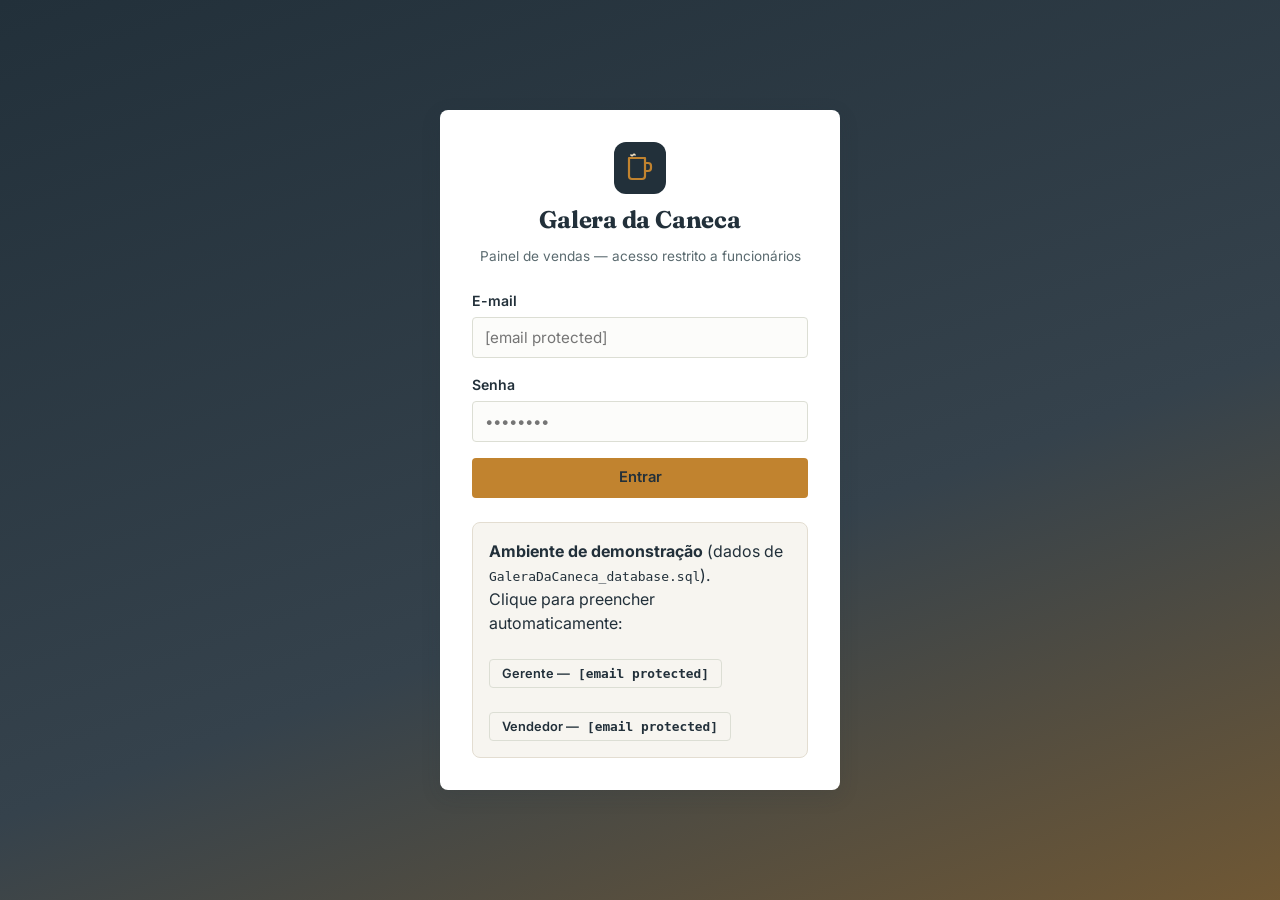
==== src/main/webapp/cliente-form.html @ 5a867d7e "feat(frontend): integra front-end da Etapa 8 ao projeto web (webapp)" ====
<!DOCTYPE html>
<html lang="pt-BR">
<head>
<meta charset="UTF-8">
<meta name="viewport" content="width=device-width, initial-scale=1.0">
<title>Galera da Caneca — Novo Cliente</title>
<link rel="stylesheet" href="css/base.css">
<link rel="stylesheet" href="css/layout.css">
<link rel="stylesheet" href="css/components.css">
</head>
<body>

<div class="pagina">
  <header class="cabecalho">
    <div class="cabecalho__barra">
      <div class="marca">
        <svg width="30" height="30" viewBox="0 0 52 52" fill="none" xmlns="http://www.w3.org/2000/svg" aria-hidden="true">
          <rect width="52" height="52" rx="12" fill="#C1832F"/>
          <path d="M15 16h16v18a3 3 0 0 1-3 3H18a3 3 0 0 1-3-3V16Z" stroke="#22303A" stroke-width="2.2" stroke-linejoin="round"/>
          <path d="M31 21h3a3 3 0 0 1 3 3v2a3 3 0 0 1-3 3h-3" stroke="#22303A" stroke-width="2.2" stroke-linecap="round" stroke-linejoin="round"/>
        </svg>
        <span>Galera da Caneca<span class="marca__linha2">Sistema de Vendas</span></span>
      </div>
      <nav class="nav-principal">
        <a href="dashboard.html">Dashboard</a>
        <a href="vendas.html">Vendas</a>
        <a href="clientes.html">Clientes</a>
        <a href="produtos.html" class="somente-gerente">Produtos</a>
        <a href="vendedores.html" class="somente-gerente">Funcionários</a>
      </nav>
      <div class="cabecalho__usuario">
        <span class="crachá"><span class="crachá__ponto"></span><span data-usuario-nome></span> · <span data-usuario-perfil></span></span>
        <button class="btn-sair" data-acao="sair" type="button">Sair</button>
      </div>
    </div>
  </header>

  <main class="miolo">
    <div class="container">
      <p class="trilha"><a href="clientes.html">Clientes</a> / Novo cliente</p>
      <div class="cabecalho-secao">
        <h1 data-titulo-form>Novo Cliente</h1>
      </div>

      <form id="form-cliente" class="form-caixa" novalidate>
        <fieldset>
          <legend>Dados pessoais</legend>

          <div class="campo">
            <label for="nome">Nome Completo</label>
            <input type="text" id="nome" name="nome" placeholder="Nome completo do cliente" required>
            <span class="mensagem-erro"></span>
          </div>

          <div class="linha-campos">
            <div class="campo">
              <label for="cpf">CPF</label>
              <input type="text" id="cpf" name="cpf" placeholder="000.000.000-00" maxlength="14" required>
              <span class="mensagem-erro"></span>
            </div>
            <div class="campo">
              <label for="dataNascimento">Data de Nascimento</label>
              <input type="date" id="dataNascimento" name="dataNascimento">
            </div>
          </div>

          <div class="linha-campos">
            <div class="campo">
              <label for="telefone">Telefone</label>
              <input type="text" id="telefone" name="telefone" placeholder="(00) 00000-0000" maxlength="15" required>
            </div>
            <div class="campo">
              <label for="sexo">Sexo</label>
              <select id="sexo" name="sexo" required>
                <option value="">Selecione…</option>
                <option value="M">Masculino</option>
                <option value="F">Feminino</option>
              </select>
            </div>
          </div>

          <div class="campo">
            <label for="email">E-mail</label>
            <input type="email" id="email" name="email" placeholder="[email protected]" required>
            <span class="mensagem-erro"></span>
          </div>

          <div class="campo">
            <label for="endereco">Endereço</label>
            <input type="text" id="endereco" name="endereco" placeholder="Rua, número, bairro" required>
          </div>
        </fieldset>

        <fieldset>
          <legend>Acesso ao sistema</legend>
          <div class="campo">
            <label for="senha">Senha</label>
            <input type="password" id="senha" name="senha" placeholder="Senha de acesso" required>
            <span class="mensagem-erro"></span>
          </div>
        </fieldset>

        <div class="acoes-form">
          <button type="submit" class="btn btn--primario">Salvar</button>
          <a href="clientes.html" class="btn btn--secundario">Cancelar</a>
        </div>
      </form>
    </div>
  </main>

  <footer class="rodape">Galera da Caneca &copy; 2026 — Projeto acadêmico.</footer>
</div>

<script src="js/api.js"></script>
<script src="js/utilitarios.js"></script>
<script src="js/cabecalho.js"></script>
<script src="js/clientes.js"></script>
<script>inicializarFormularioCliente();</script>
</body>
</html>
---- src/main/webapp/css/base.css ----
/* ============================================================
   BASE.CSS — Reset, variáveis de design e tipografia
   Projeto: Galera da Caneca (sistema de vendas)
   ============================================================ */

@import url('https://fonts.googleapis.com/css2?family=Fraunces:opsz,wght@9..144,500;9..144,700&family=Inter:wght@400;500;600;700&family=IBM+Plex+Mono:wght@500;600&display=swap');

:root {
  
  --cor-fundo: #F2F3EE;         
  --cor-superficie: #FFFFFF;     
  --cor-navbar: #22303A;          
  --cor-navbar-texto: #F2E9DD;
  --cor-texto: #22303A;
  --cor-texto-suave: #5B6B70;
  --cor-borda: #DCDED4;

  --cor-cobre: #C1832F;           
  --cor-cobre-escuro: #9C6822;
  --cor-cobre-claro: #F3E0C2;

  --cor-sucesso: #3C6E47;
  --cor-sucesso-fundo: #E4EFE6;
  --cor-alerta: #A3401F;
  --cor-alerta-fundo: #F8E7E0;
  --cor-info: #2C5F72;
  --cor-info-fundo: #E2EEF1;

  --fonte-titulo: 'Fraunces', Georgia, serif;
  --fonte-corpo: 'Inter', -apple-system, BlinkMacSystemFont, sans-serif;
  --fonte-dados: 'IBM Plex Mono', 'Courier New', monospace;

  --raio: 8px;
  --raio-peq: 4px;
  --sombra: 0 2px 8px rgba(34, 48, 58, 0.08);
  --sombra-media: 0 6px 20px rgba(34, 48, 58, 0.14);

  --espaco-1: 4px;
  --espaco-2: 8px;
  --espaco-3: 16px;
  --espaco-4: 24px;
  --espaco-5: 32px;
  --espaco-6: 48px;
}

* {
  box-sizing: border-box;
  margin: 0;
  padding: 0;
}

html {
  scroll-behavior: smooth;
}

body {
  font-family: var(--fonte-corpo);
  background-color: var(--cor-fundo);
  color: var(--cor-texto);
  line-height: 1.5;
  min-height: 100vh;
}

h1, h2, h3, h4 {
  font-family: var(--fonte-titulo);
  font-weight: 700;
  letter-spacing: -0.01em;
  color: var(--cor-texto);
}

h1 { font-size: 1.9rem; }
h2 { font-size: 1.4rem; }
h3 { font-size: 1.1rem; }

a {
  color: var(--cor-cobre-escuro);
  text-decoration: none;
}
a:hover { text-decoration: underline; }

img { max-width: 100%; display: block; }

a:focus-visible,
button:focus-visible,
input:focus-visible,
select:focus-visible,
textarea:focus-visible {
  outline: 3px solid var(--cor-cobre);
  outline-offset: 2px;
}

@media (prefers-reduced-motion: reduce) {
  * { animation: none !important; transition: none !important; }
}

.container {
  width: 100%;
  max-width: 1180px;
  margin: 0 auto;
  padding: 0 var(--espaco-4);
}

.somente-leitor {
  position: absolute;
  width: 1px; height: 1px;
  overflow: hidden;
  clip: rect(0,0,0,0);
}
---- src/main/webapp/css/layout.css ----
/* ============================================================
   LAYOUT.CSS — cabeçalho, navegação lateral/superior e grades
   ============================================================ */

.cabecalho {
  background-color: var(--cor-navbar);
  color: var(--cor-navbar-texto);
  box-shadow: var(--sombra);
  position: sticky;
  top: 0;
  z-index: 50;
}

.cabecalho__barra {
  display: flex;
  align-items: center;
  justify-content: space-between;
  padding: var(--espaco-3) var(--espaco-4);
  max-width: 1180px;
  margin: 0 auto;
  gap: var(--espaco-3);
}

.marca {
  display: flex;
  align-items: center;
  gap: var(--espaco-2);
  font-family: var(--fonte-titulo);
  font-size: 1.25rem;
  font-weight: 700;
  color: var(--cor-navbar-texto);
}

.marca svg { flex-shrink: 0; }

.marca__linha2 {
  display: block;
  font-family: var(--fonte-corpo);
  font-size: 0.68rem;
  font-weight: 500;
  letter-spacing: 0.14em;
  text-transform: uppercase;
  color: var(--cor-cobre-claro);
  opacity: 0.85;
}

.nav-principal {
  display: flex;
  gap: var(--espaco-1);
  flex-wrap: wrap;
}

.nav-principal a {
  color: var(--cor-navbar-texto);
  opacity: 0.78;
  padding: var(--espaco-2) var(--espaco-3);
  border-radius: var(--raio-peq);
  font-weight: 500;
  font-size: 0.92rem;
  text-decoration: none;
  transition: background-color .15s ease, opacity .15s ease;
}
.nav-principal a:hover { background-color: rgba(255,255,255,.08); opacity: 1; text-decoration: none; }
.nav-principal a.ativo {
  background-color: var(--cor-cobre);
  color: #22303A;
  opacity: 1;
  font-weight: 600;
}

.cabecalho__usuario {
  display: flex;
  align-items: center;
  gap: var(--espaco-3);
  font-size: 0.85rem;
}

.crachá {
  display: inline-flex;
  align-items: center;
  gap: 6px;
  background: rgba(255,255,255,.08);
  padding: 6px 12px;
  border-radius: 999px;
}

.crachá__ponto {
  width: 8px; height: 8px;
  border-radius: 50%;
  background: var(--cor-cobre);
}

.btn-sair {
  background: transparent;
  border: 1px solid rgba(242,233,221,.4);
  color: var(--cor-navbar-texto);
  padding: 6px 14px;
  border-radius: var(--raio-peq);
  cursor: pointer;
  font-size: 0.85rem;
  font-family: var(--fonte-corpo);
}
.btn-sair:hover { background: rgba(255,255,255,.1); }

.pagina {
  min-height: calc(100vh - 68px);
  display: flex;
  flex-direction: column;
}

.miolo {
  flex: 1;
  padding: var(--espaco-5) 0 var(--espaco-6);
}

.cabecalho-secao {
  display: flex;
  align-items: flex-end;
  justify-content: space-between;
  flex-wrap: wrap;
  gap: var(--espaco-3);
  margin-bottom: var(--espaco-4);
}

.cabecalho-secao p.subtitulo {
  color: var(--cor-texto-suave);
  margin-top: 4px;
  font-size: 0.95rem;
}

.trilha {
  font-size: 0.8rem;
  color: var(--cor-texto-suave);
  margin-bottom: var(--espaco-2);
}
.trilha a { color: var(--cor-texto-suave); }

.grade-cartoes {
  display: grid;
  grid-template-columns: repeat(auto-fit, minmax(220px, 1fr));
  gap: var(--espaco-4);
  margin-bottom: var(--espaco-5);
}

.grade-acoes {
  display: grid;
  grid-template-columns: repeat(auto-fit, minmax(240px, 1fr));
  gap: var(--espaco-4);
}

.rodape {
  text-align: center;
  padding: var(--espaco-4);
  color: var(--cor-texto-suave);
  font-size: 0.8rem;
  border-top: 1px solid var(--cor-borda);
}

@media (max-width: 800px) {
  .cabecalho__barra { flex-wrap: wrap; }
  .nav-principal { order: 3; width: 100%; justify-content: flex-start; overflow-x: auto; }
  .cabecalho__usuario { order: 2; }
}

@media (max-width: 520px) {
  .cabecalho-secao { flex-direction: column; align-items: flex-start; }
}
---- src/main/webapp/css/components.css ----
/* ============================================================
   COMPONENTS.CSS — botões, formulários, tabelas, cartões, alertas
   ============================================================ */

.btn {
  display: inline-flex;
  align-items: center;
  justify-content: center;
  gap: 8px;
  font-family: var(--fonte-corpo);
  font-weight: 600;
  font-size: 0.92rem;
  padding: 10px 20px;
  border-radius: var(--raio-peq);
  border: 1px solid transparent;
  cursor: pointer;
  transition: transform .08s ease, background-color .15s ease, box-shadow .15s ease;
  line-height: 1.2;
}
.btn:active { transform: translateY(1px); }

.btn--primario {
  background-color: var(--cor-cobre);
  color: #22303A;
}
.btn--primario:hover { background-color: var(--cor-cobre-escuro); color: #fff; }

.btn--secundario {
  background-color: transparent;
  color: var(--cor-navbar);
  border-color: var(--cor-borda);
}
.btn--secundario:hover { background-color: #fff; border-color: var(--cor-navbar); }

.btn--perigo {
  background-color: transparent;
  color: var(--cor-alerta);
  border-color: var(--cor-alerta);
}
.btn--perigo:hover { background-color: var(--cor-alerta); color: #fff; }

.btn--pequeno { padding: 6px 12px; font-size: 0.8rem; }
.btn--bloco { width: 100%; }
.btn:disabled { opacity: 0.5; cursor: not-allowed; }


.cartao {
  background: var(--cor-superficie);
  border: 1px solid var(--cor-borda);
  border-radius: var(--raio);
  padding: var(--espaco-4);
  box-shadow: var(--sombra);
}

.cartao-metrica {
  background: var(--cor-superficie);
  border: 1px solid var(--cor-borda);
  border-left: 4px solid var(--cor-cobre);
  border-radius: var(--raio);
  padding: var(--espaco-4);
  box-shadow: var(--sombra);
}
.cartao-metrica__rotulo {
  font-size: 0.78rem;
  text-transform: uppercase;
  letter-spacing: .08em;
  color: var(--cor-texto-suave);
  font-weight: 600;
}
.cartao-metrica__valor {
  font-family: var(--fonte-dados);
  font-size: 1.9rem;
  font-weight: 600;
  margin-top: 6px;
  color: var(--cor-navbar);
}

.cartao-acao {
  display: flex;
  flex-direction: column;
  gap: var(--espaco-2);
  background: var(--cor-superficie);
  border: 1px solid var(--cor-borda);
  border-radius: var(--raio);
  padding: var(--espaco-4);
  box-shadow: var(--sombra);
  text-decoration: none;
  color: var(--cor-texto);
  transition: box-shadow .15s ease, transform .1s ease;
}
.cartao-acao:hover {
  box-shadow: var(--sombra-media);
  transform: translateY(-2px);
  text-decoration: none;
}
.cartao-acao__icone {
  width: 40px; height: 40px;
  display: flex; align-items: center; justify-content: center;
  border-radius: var(--raio-peq);
  background: var(--cor-cobre-claro);
  color: var(--cor-cobre-escuro);
}
.cartao-acao h3 { margin-top: 4px; }
.cartao-acao p { color: var(--cor-texto-suave); font-size: 0.88rem; }


.form-caixa {
  background: var(--cor-superficie);
  border: 1px solid var(--cor-borda);
  border-radius: var(--raio);
  box-shadow: var(--sombra);
  padding: var(--espaco-5);
  max-width: 760px;
}

.campo {
  margin-bottom: var(--espaco-3);
}

.campo label {
  display: block;
  font-weight: 600;
  font-size: 0.88rem;
  margin-bottom: 6px;
  color: var(--cor-texto);
}

.campo .dica {
  font-size: 0.78rem;
  color: var(--cor-texto-suave);
  margin-top: 4px;
}

.campo input,
.campo select,
.campo textarea {
  width: 100%;
  font-family: var(--fonte-corpo);
  font-size: 0.95rem;
  padding: 10px 12px;
  border: 1px solid var(--cor-borda);
  border-radius: var(--raio-peq);
  background: #FCFCFA;
  color: var(--cor-texto);
  transition: border-color .15s ease, box-shadow .15s ease;
}

.campo input:focus,
.campo select:focus,
.campo textarea:focus {
  border-color: var(--cor-cobre);
  box-shadow: 0 0 0 3px var(--cor-cobre-claro);
  outline: none;
}

.campo input.invalido,
.campo select.invalido {
  border-color: var(--cor-alerta);
}

.mensagem-erro {
  color: var(--cor-alerta);
  font-size: 0.8rem;
  margin-top: 4px;
  display: none;
}
.mensagem-erro.visivel { display: block; }

.linha-campos {
  display: grid;
  grid-template-columns: 1fr 1fr;
  gap: var(--espaco-3);
}
@media (max-width: 560px) {
  .linha-campos { grid-template-columns: 1fr; }
}

.campo-checkbox {
  display: flex;
  align-items: center;
  gap: 8px;
}
.campo-checkbox input { width: auto; }

fieldset {
  border: 1px dashed var(--cor-borda);
  border-radius: var(--raio-peq);
  padding: var(--espaco-3);
  margin-bottom: var(--espaco-3);
}
legend {
  font-family: var(--fonte-titulo);
  font-weight: 700;
  padding: 0 8px;
  color: var(--cor-cobre-escuro);
}

.acoes-form {
  display: flex;
  gap: var(--espaco-2);
  margin-top: var(--espaco-4);
  padding-top: var(--espaco-3);
  border-top: 1px solid var(--cor-borda);
}


.tabela-caixa {
  background: var(--cor-superficie);
  border: 1px solid var(--cor-borda);
  border-radius: var(--raio);
  box-shadow: var(--sombra);
  overflow-x: auto;
}

table.tabela-dados {
  width: 100%;
  border-collapse: collapse;
  font-size: 0.92rem;
}

.tabela-dados thead th {
  text-align: left;
  background: var(--cor-navbar);
  color: var(--cor-navbar-texto);
  padding: 12px 16px;
  font-weight: 600;
  font-size: 0.78rem;
  text-transform: uppercase;
  letter-spacing: .06em;
  white-space: nowrap;
}

.tabela-dados tbody td {
  padding: 12px 16px;
  border-bottom: 1px solid var(--cor-borda);
  color: var(--cor-texto);
}

.tabela-dados tbody tr:last-child td { border-bottom: none; }
.tabela-dados tbody tr:hover { background: #FBF7EF; }

.tabela-dados td.numerico,
.tabela-dados th.numerico {
  font-family: var(--fonte-dados);
  text-align: right;
}

.tabela-dados .col-acoes {
  display: flex;
  gap: 6px;
  justify-content: flex-end;
}

.estado-vazio {
  text-align: center;
  padding: var(--espaco-6) var(--espaco-4);
  color: var(--cor-texto-suave);
}
.estado-vazio h3 { color: var(--cor-texto); margin-bottom: 6px; }


.selo {
  display: inline-flex;
  align-items: center;
  gap: 5px;
  padding: 3px 10px;
  border-radius: 999px;
  font-size: 0.76rem;
  font-weight: 600;
}
.selo--gerente { background: var(--cor-cobre-claro); color: var(--cor-cobre-escuro); }
.selo--vendedor { background: var(--cor-info-fundo); color: var(--cor-info); }
.selo--ok { background: var(--cor-sucesso-fundo); color: var(--cor-sucesso); }
.selo--baixo-estoque { background: var(--cor-alerta-fundo); color: var(--cor-alerta); }


.alerta {
  border-radius: var(--raio-peq);
  padding: 12px 16px;
  font-size: 0.88rem;
  margin-bottom: var(--espaco-3);
  border: 1px solid transparent;
}
.alerta--sucesso { background: var(--cor-sucesso-fundo); color: var(--cor-sucesso); border-color: #bfdcc4; }
.alerta--erro { background: var(--cor-alerta-fundo); color: var(--cor-alerta); border-color: #eccabd; }
.alerta--info { background: var(--cor-info-fundo); color: var(--cor-info); border-color: #c3dbe1; }

.toast-container {
  position: fixed;
  top: 84px;
  right: 20px;
  z-index: 200;
  display: flex;
  flex-direction: column;
  gap: 8px;
  max-width: 320px;
}
.toast {
  animation: entrar-toast .25s ease;
  box-shadow: var(--sombra-media);
}
@keyframes entrar-toast {
  from { opacity: 0; transform: translateX(20px); }
  to { opacity: 1; transform: translateX(0); }
}


.barra-filtros {
  display: flex;
  gap: var(--espaco-2);
  flex-wrap: wrap;
  margin-bottom: var(--espaco-3);
  align-items: center;
}
.barra-filtros input[type="search"],
.barra-filtros select {
  padding: 9px 12px;
  border: 1px solid var(--cor-borda);
  border-radius: var(--raio-peq);
  font-family: var(--fonte-corpo);
  font-size: 0.9rem;
  background: var(--cor-superficie);
}
.barra-filtros input[type="search"] { min-width: 220px; flex: 1; }


.tela-login {
  min-height: 100vh;
  display: flex;
  align-items: center;
  justify-content: center;
  background: linear-gradient(160deg, var(--cor-navbar) 0%, #35424C 60%, var(--cor-cobre-escuro) 130%);
  padding: var(--espaco-4);
}

.cartao-login {
  background: var(--cor-superficie);
  width: 100%;
  max-width: 400px;
  border-radius: var(--raio);
  box-shadow: var(--sombra-media);
  padding: var(--espaco-5);
}

.cartao-login__marca {
  display: flex;
  flex-direction: column;
  align-items: center;
  gap: var(--espaco-2);
  margin-bottom: var(--espaco-4);
  text-align: center;
}

.cartao-login__marca h1 { font-size: 1.5rem; }
.cartao-login__marca p { color: var(--cor-texto-suave); font-size: 0.85rem; }

.credenciais-demo {
    margin-top: 1.5rem;
    padding: 1rem;
    background: #f7f5f0;
    border: 1px solid #e3ddd1;
    border-radius: 8px;
}

.credenciais-demo p {
    margin: .5rem 0 1rem;
    font-size: .9rem;
    color: #555;
}

.btn-demo {
    width: 100%;
    display: flex;
    flex-direction: column;
    align-items: flex-start;
    gap: .2rem;

    padding: .9rem 1rem;
    margin-bottom: .75rem;

    background: #fff;
    border: 1px solid #d8d8d8;
    border-radius: 8px;

    cursor: pointer;
    transition: .2s;
}

.btn-demo:hover {
    border-color: #c1832f;
    background: #fffaf3;
}

.btn-demo__cargo {
    font-size: 1rem;
    font-weight: 600;
    color: #22303A;
}

.btn-demo__email {
    font-size: .85rem;
    color: #666;
    font-family: monospace;
}
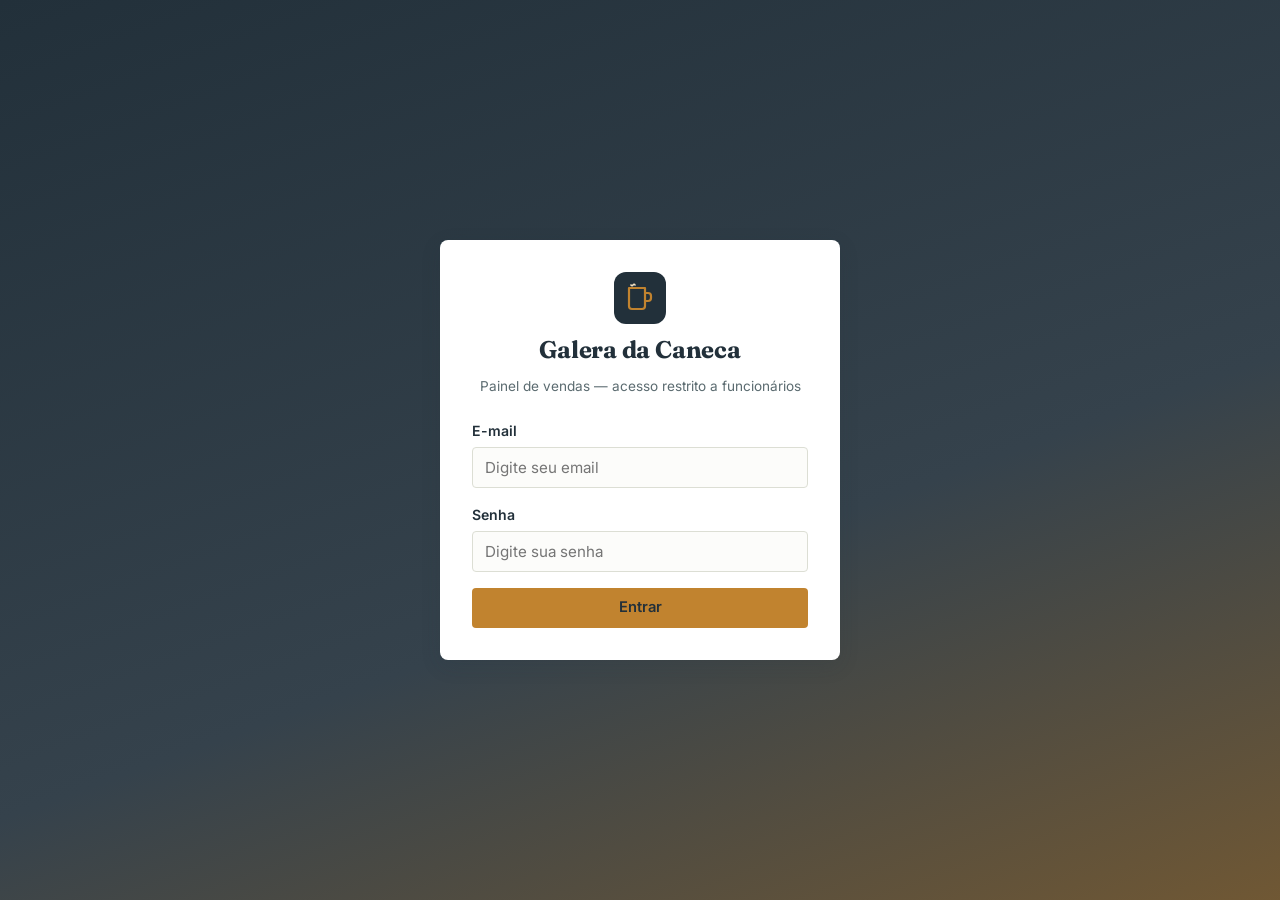
==== commit 8be27387: "docs: adicionando projeto" ====
--- a/src/main/webapp/cliente-form.html
+++ b/src/main/webapp/cliente-form.html
@@ -100,6 +100,8 @@
           </div>
         </fieldset>
 
+        <input type="hidden" id="clienteId" name="clienteId" value="">
+
         <div class="acoes-form">
           <button type="submit" class="btn btn--primario">Salvar</button>
           <a href="clientes.html" class="btn btn--secundario">Cancelar</a>
